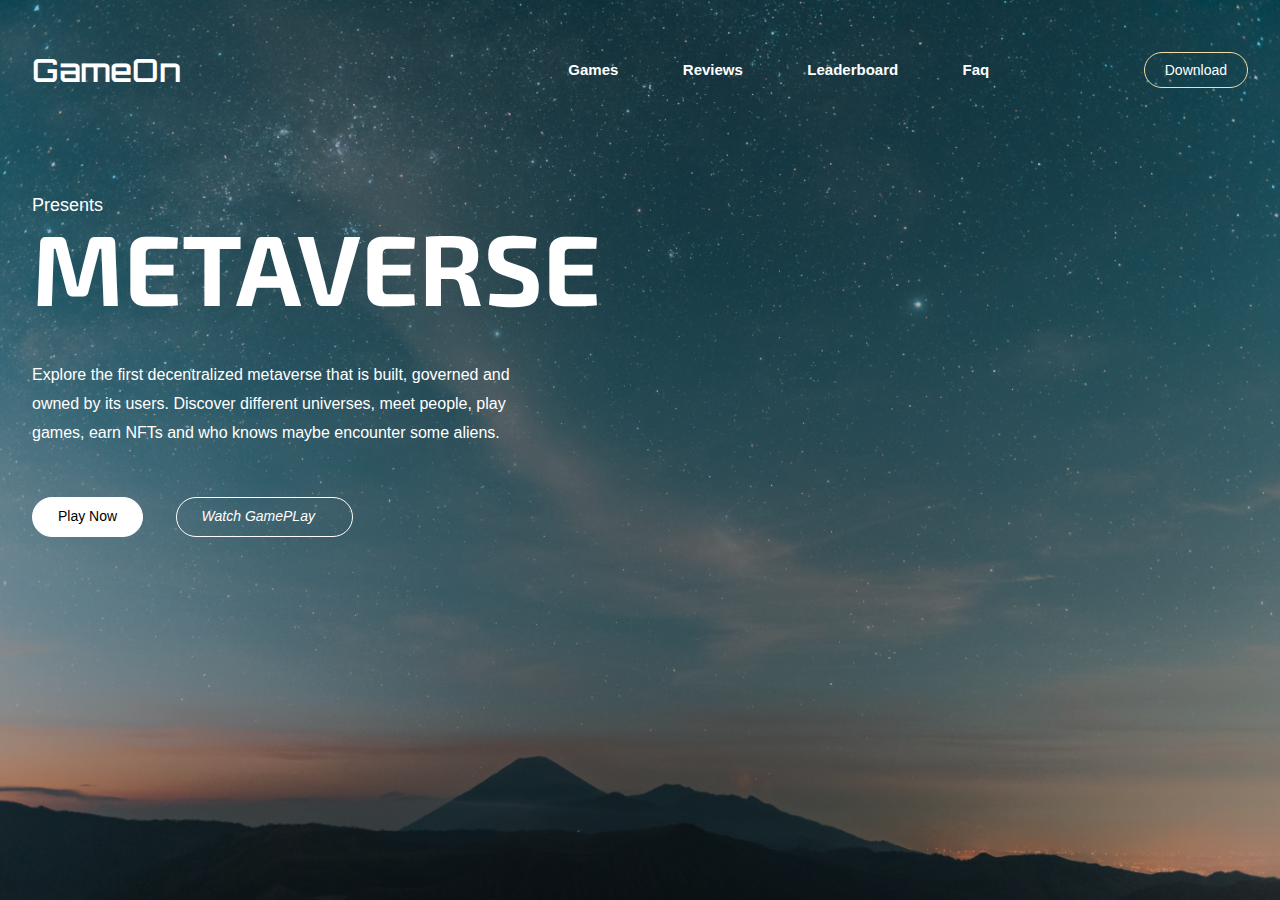
==== index.html @ f7027a45 "osdfjlskd" ====
<!DOCTYPE html>
<html lang="en">
  <head>
    <meta charset="UTF-8" />
    <meta http-equiv="X-UA-Compatible" content="IE=edge" />
    <meta name="viewport" content="width=device-width, initial-scale=1.0" />
    <link rel="preconnect" href="https://fonts.googleapis.com" />
    <link rel="preconnect" href="https://fonts.gstatic.com" crossorigin />
    <link
      href="https://fonts.googleapis.com/css2?family=Cinzel+Decorative&family=Exo+2:ital,wght@0,200;0,500;1,200;1,300;1,600&display=swap"
      rel="stylesheet"
    />
    <link rel="preconnect" href="https://fonts.googleapis.com">
<link rel="preconnect" href="https://fonts.gstatic.com" crossorigin>
<link href="https://fonts.googleapis.com/css2?family=Orbitron:wght@600&display=swap" rel="stylesheet">
    <link rel="stylesheet" href="https://cdnjs.cloudflare.com/ajax/libs/font-awesome/6.2.0/css/all.min.css" integrity="sha512-xh6O/CkQoPOWDdYTDqeRdPCVd1SpvCA9XXcUnZS2FmJNp1coAFzvtCN9BmamE+4aHK8yyUHUSCcJHgXloTyT2A==" crossorigin="anonymous" referrerpolicy="no-referrer" />
    <title>MetaVerse</title>
    <link rel="stylesheet" href="CSS/style.css" />
  </head>
  <body>
    <audio autoplay="" loop="" src="Audios/deep-in-the-ocean-116172.mp3"></audio>
   <section class="hero" id="hero">
     <video autoplay loop muted plays-inline class="backvideo">
        <source src="Videos/Home_bg.mp4" type=" video/mp4">
    </video> 
    <div class="main_width">
        <header>
            <div class="logo">
                <h2><a href="index.html">GameOn</a></h2>
            </div>
            <nav>
                <ul>
                    <li class="active"><a href="index.html">Games</a></li>
                    <li><a href="reviews.html">Reviews</a></li>
                    <li><a href="leaderboard.html">Leaderboard</a></li>
                    <li><a href="faq.html">Faq</a></li>
                    <li class="btn"><a href="#">Download</a></li>
                </ul>
            </nav>
        </header>

        <div class="content">
            <div class="main-text">
                <h6>#1 Trending</h6>
                <h3>Presents</h3>
                <h1>METAVERSE</h1>
                <p>Explore the first decentralized metaverse that is built, governed and owned by its users.
                    Discover different universes, meet people, play games, earn NFTs and who knows maybe encounter some aliens.
                </p>
                <a href="#">Play Now</a>
                <a href="#" class="cta"><i class="fa-solid fa-play">  Watch GamePLay</i></a>
            </div>
            <div class="social">
                <i class="fa-brands fa-windows"></i>
                <i class="fa-brands fa-apple"></i>
                <i class="fa-brands fa-android"></i>
                <i class="fa-brands fa-playstation"></i>
                <i class="fa-brands fa-xbox"></i>
            </div>
        </div>
    </div>
   </section>
  </body>
</html>
---- CSS/style.css ----
*{
    margin: 0;
    padding: 0;
    box-sizing: border-box;
    font-family: 'Cinzel Decorative', cursive;
    font-family: 'Exo 2', sans-serif;
}
body{
    overflow-y: hidden; 
}

.main_width{
    width: 1400px;
    max-width: 95%;
    margin: 0 auto;
}
.hero{
    height: 100%;
    width: 100%;
    min-height: 100vh;
    background: rgba(0, 0, 0, 0.3);
    /*
     Live Gradient background
    background: linear-gradient(-45deg, #ee7752, #e73c7e, #23a6d5, #23d5ab);
    background-size: 400% 400%;
    animation: gradient 15s ease infinite;

    position: relative;*/
}
/*@keyframes gradient {
    0% {
        background-position: 0% 50%;
    }
    50% {
        background-position: 100% 50%;
    }
    100% {
        background-position: 0% 50%;
    }
}*/
.hero header .logo h2 a{
display: block;
font-size: 32px;
font-weight: 600;
text-decoration: none;
color: white;
font-family: 'Orbitron', sans-serif;
}
.hero header{
    display: flex;
    align-items: center;
    justify-content: space-between;
    padding: 50px 0 5px;
}
nav ul li{
    list-style: none;
    display: inline-block;
}
nav ul li a{
    text-decoration: none;
    color: white;
    margin-left: 60px;
    font-size: 15px;
    font-weight: 600;
    border-bottom: 2px solid transparent;
    transition: .6s;
}
nav ul li:not(:last-child) a:hover,
nav ul li:not(:last-child) a:focus{
    border-bottom: 2px solid white;
}
nav ul li .active a{
    border-bottom: 2px solid white;
}
nav ul li.btn a{
    background: transparent ;
    color: white;
    border: 1px solid #f5dca8;
    padding: 9px 20px;
    border-radius:30px ;
    line-height: 1.4px;
    font-size: 14px;
    font-weight: 500;
    margin-left: 150px;
}
nav ul li.btn:hover a{
    border: 1px solid white;
    color: black;
    background: white;
    transition: .4s;
}
.content{
    padding-top: 100px;
}
.content .main-text{
    position: relative;
    z-index: 2;
    margin-bottom: 50px;
}
.content .main-text h6{
font-size: 14px;
font-weight: 400;
color: white;
margin-bottom: 40px;
display: none;
}

.content .main-text h1{
    font-size: 100px;
    line-height: 1;
    color: white;
    margin: 0px 0px 45px;
    font-family: 'Exo 2', sans-serif;
}
.content .main-text h3{
font-size: 18px;
font-weight: 400;
color: white;
}
.content .main-text p{
    max-width: 100%;
    width: 480px;
    color: white;
    line-height: 1.8;
    font-size: 15;
    margin-bottom: 50px;
}
.content .main-text a{
    display: inline-block;
    text-decoration: none;
    color: black;
    background: white;
    border: 1px solid white;
    padding: 9px 25px;
    line-height: 1.4;
    border-radius: 30px;
    font-size: 14px;
    font-weight: 500;
}
.content .main-text a:hover{
transform:scale(1.2);
border: 1px solid #f5dca8;
background:transparent;
color: white;
transition: .4s;
}
.content .main-text a.cta{
border: 1px solid solid #f5dca8;
background:transparent;
color: white;
margin-left: 28px;
font-size: 14px;
}
.content .main-text a.cta i{
    margin-right: 12px;
}
.content .main-text a.cta:hover{
  color: black;
  background: white;
  border: 1px solid white;
  transition: .4s;
}
.content .social{
position: relative;
z-index: 2;
margin-top: 0px 0px 0px 0px;
padding-bottom: 40px;
}
.content .social i{
    display: inline-block;
    color: #f5dcac;
    margin-right: 20px;
    font-size: 24px;
}
.content .social a:hover{
    transform: scale(1.2);
    transition:.4s;
    color: white;
}

/*Stars Live Video*/

.backvideo{
    z-index: -1;
    position: absolute;
    right: 0;
    bottom: 0;
 
}

@media(min-aspect-ratio:16/9){
    .backvideo{
        width: 100%;
        height: auto;
    }
}
@media(max-aspect-ratio:16/9){
    .backvideo{
        width: auto;
        height: 100%;
    }
} 


/* Universe Static Photo*/
/* .hero {
    position: relative;
    width: 100%;
    background: #333;
    overflow: hidden;
    background-size: cover;
    background-position: center center;
    z-index: 1;
  }
  
  #hero {
    background-image: url('https://www.marcoguglie.it/Codepen/AnimatedHeaderBg/demo-1/img/demo-1-bg.jpg');
  }
  @media only screen and (max-width : 768px) {
    .demo-1 .main-title {
      font-size: 3em;
    }
  } */


  /* Leaderboard css */
  @import url('https://fonts.googleapis.com/css?family=Montserrat:400,600,700&display=swap');

*{
	margin: 0;
	padding: 0;
	list-style: none;
	box-sizing: border-box;
	font-family: 'Montserrat', sans-serif;
}
html { 
	background: url(../Images/leaderboard_bg.jpg) no-repeat center center fixed; 
	-webkit-background-size: cover;
	-moz-background-size: cover;
	-o-background-size: cover;
	 background-size: cover;
  }

/* body{
	background-image: none;
} */
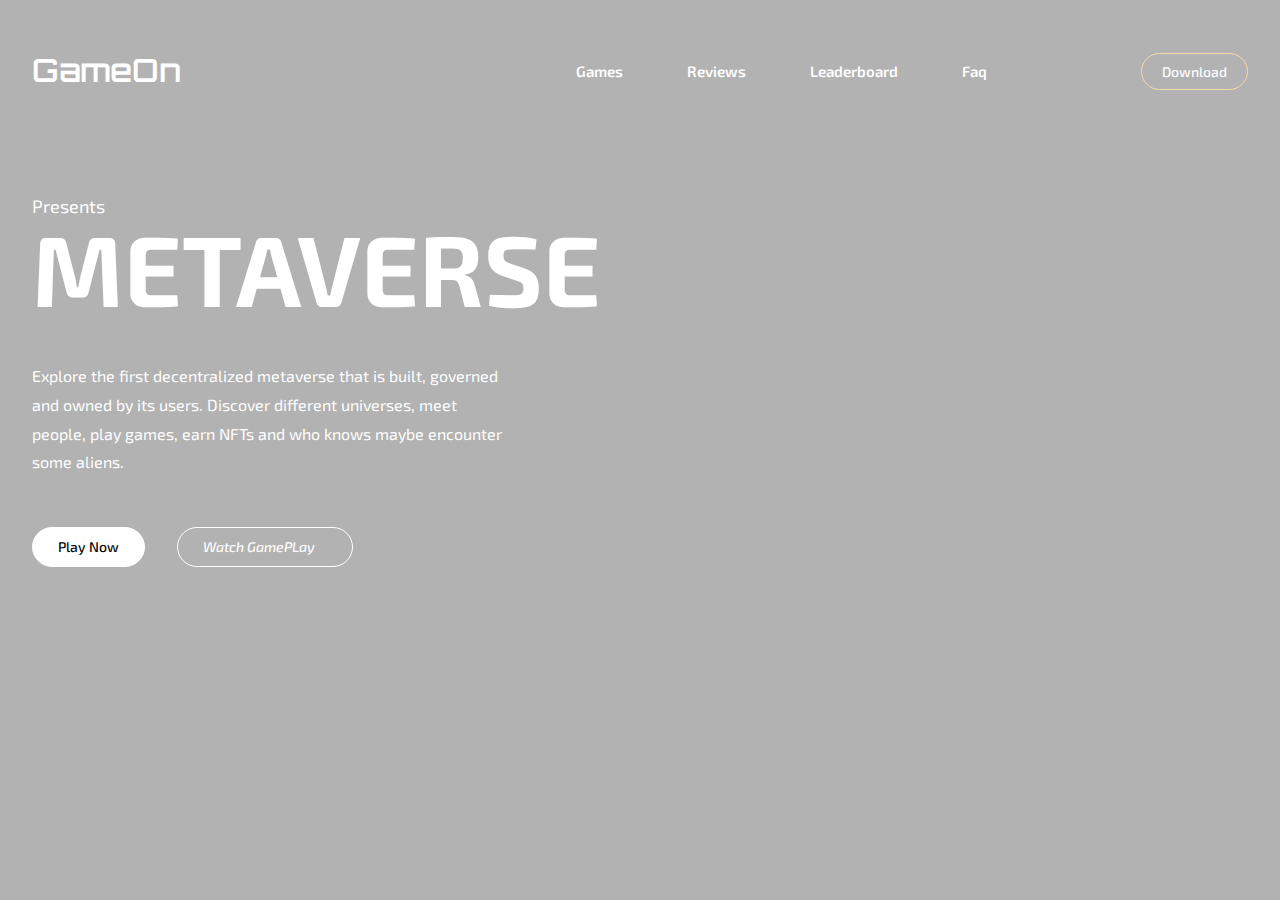
==== commit 1f60119b: "Increased Responsiveness" ====
--- a/index.html
+++ b/index.html
@@ -18,7 +18,7 @@
     <link rel="stylesheet" href="CSS/style.css" />
   </head>
   <body>
-    <audio autoplay="" loop="" src="Audios/deep-in-the-ocean-116172.mp3"></audio>
+    <audio autoplay loop src="Audios/deep-in-the-ocean-116172.mp3"></audio>
    <section class="hero" id="hero">
      <video autoplay loop muted plays-inline class="backvideo">
         <source src="Videos/Home_bg.mp4" type=" video/mp4">
@@ -30,8 +30,8 @@
             </div>
             <nav>
                 <ul>
-                    <li class="active"><a href="index.html">Games</a></li>
-                    <li><a href="reviews.html">Reviews</a></li>
+                    <li class="activa"><a class="game" href="index.html">Games</a></li>
+                    <li><a class="review" href="reviews.html">Reviews</a></li>
                     <li><a href="leaderboard.html">Leaderboard</a></li>
                     <li><a href="faq.html">Faq</a></li>
                     <li class="btn"><a href="#">Download</a></li>
--- a/CSS/style.css
+++ b/CSS/style.css
@@ -168,7 +168,7 @@
 }
 .content .social i{
     display: inline-block;
-    color: #f5dcac;
+    color: white;
     margin-right: 20px;
     font-size: 24px;
 }
@@ -202,45 +202,126 @@
 } 
 
 
-/* Universe Static Photo*/
-/* .hero {
-    position: relative;
-    width: 100%;
-    background: #333;
-    overflow: hidden;
-    background-size: cover;
-    background-position: center center;
-    z-index: 1;
-  }
-  
-  #hero {
-    background-image: url('https://www.marcoguglie.it/Codepen/AnimatedHeaderBg/demo-1/img/demo-1-bg.jpg');
-  }
-  @media only screen and (max-width : 768px) {
-    .demo-1 .main-title {
-      font-size: 3em;
-    }
-  } */
-
-
-  /* Leaderboard css */
-  @import url('https://fonts.googleapis.com/css?family=Montserrat:400,600,700&display=swap');
-
-*{
-	margin: 0;
-	padding: 0;
-	list-style: none;
-	box-sizing: border-box;
-	font-family: 'Montserrat', sans-serif;
-}
-html { 
-	background: url(../Images/leaderboard_bg.jpg) no-repeat center center fixed; 
-	-webkit-background-size: cover;
-	-moz-background-size: cover;
-	-o-background-size: cover;
-	 background-size: cover;
-  }
-
-/* body{
-	background-image: none;
-} */+
+@media only screen and (max-width: 768px) {
+    .main_width{
+        width: 800px;
+        max-width:90%;
+        margin: 0 auto;
+    }
+    .hero header .logo h2 a{
+        display: block;
+        font-size: 20px;
+        font-weight: 600;
+        text-decoration: none;
+        color: white;
+        font-family: 'Orbitron', sans-serif;
+        }
+        .hero header{
+            display: flex;
+            align-items: center;
+            justify-content: space-between;
+            padding: 50px 0 2px;
+        }
+        .content {
+            padding-top: 96px;
+        }
+        nav ul li{
+            list-style: none;
+            display: inline-block;
+        }
+        nav ul li a{
+            text-decoration: none;
+            color: white;
+            margin-left: 30px;
+            font-size: 12px;
+            font-weight: 600;
+            border-bottom: 2px solid transparent;
+            transition: .6s;
+        }
+        nav ul li:not(:last-child) a:hover,
+        nav ul li:not(:last-child) a:focus{
+            border-bottom: 2px solid white;
+        }
+        nav ul li .activa a{
+            border-bottom: 2px solid white;
+            display: none;
+        }
+       
+        nav ul li.btn a{
+            background: transparent ;
+            color: white;
+            border: 1px solid #f5dca8;
+            padding: 9px 20px;
+            border-radius:30px ;
+            line-height: 1.4px;
+            font-size: 14px;
+            font-weight: 500;
+            margin-left: 150px;
+            display: none;
+        }
+        nav ul li.btn:hover a{
+            border: 1px solid white;
+            color: black;
+            background: white;
+            transition: .4s;
+            display: none;
+        }
+
+        .backvideo{
+            z-index: -1;
+            position: absolute;
+            right: 0;
+            bottom: 0;
+            object-fit: fill;
+            min-height: 100%;
+            min-width: 100%;
+         
+        }
+        .content .main-text a.cta{
+            border: 1px solid solid #f5dca8;
+            background:transparent;
+            color: white;
+            margin-left: 28px;
+            font-size: 10px;
+            }
+            .content .main-text a.cta i{
+                margin-right: 12px;
+            }
+            .content .main-text a.cta:hover{
+              color: black;
+              background: white;
+              border: 1px solid white;
+              transition: .4s;
+            }
+            .content .main-text h1{
+                font-size: 40px;
+                line-height: 1;
+                color: white;
+                margin: 0px 0px 25px;
+                font-family: 'Exo 2', sans-serif;
+            }
+            .content .main-text h3{
+                font-size: 15px;
+                margin-top: 0px;
+            }
+            .content .main-text p{
+                max-width: 85%;
+                width: 400px;
+                color: white;
+                line-height: 1.8;
+                font-size: 12px;
+                margin-bottom: 50px;
+            }
+            .content .main-text {
+                position: relative;
+                z-index: 2;
+                margin-bottom: 41px;
+            }
+            .content .social i{
+                font-size: 20px;
+            }
+            nav ul li .game{
+                display: none;
+            }
+}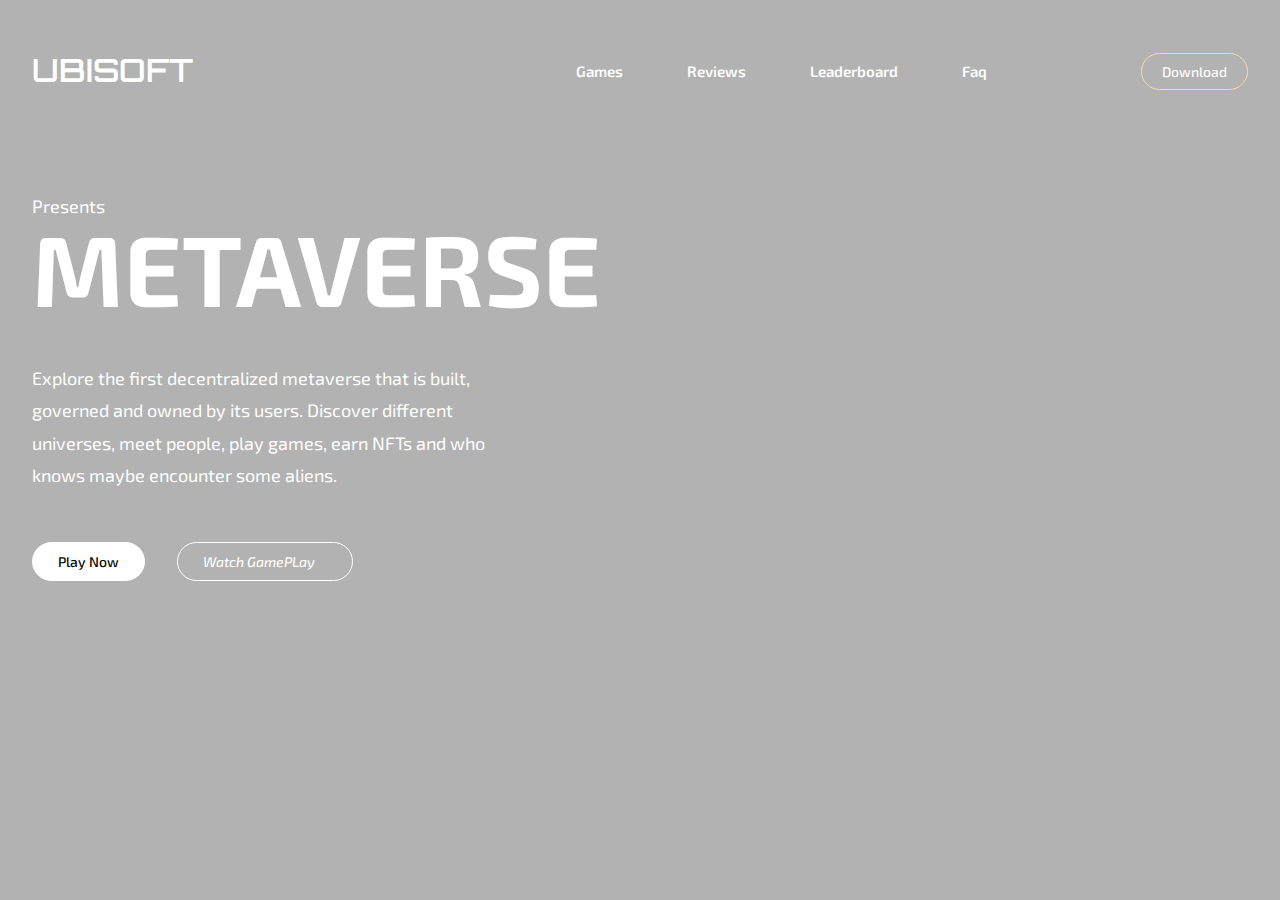
==== commit 03543136: "Logo" ====
--- a/index.html
+++ b/index.html
@@ -26,7 +26,7 @@
     <div class="main_width">
         <header>
             <div class="logo">
-                <h2><a href="index.html">GameOn</a></h2>
+                <h2><a href="index.html">UBISOFT</a></h2>
             </div>
             <nav>
                 <ul>
--- a/CSS/style.css
+++ b/CSS/style.css
@@ -19,25 +19,7 @@
     width: 100%;
     min-height: 100vh;
     background: rgba(0, 0, 0, 0.3);
-    /*
-     Live Gradient background
-    background: linear-gradient(-45deg, #ee7752, #e73c7e, #23a6d5, #23d5ab);
-    background-size: 400% 400%;
-    animation: gradient 15s ease infinite;
-
-    position: relative;*/
-}
-/*@keyframes gradient {
-    0% {
-        background-position: 0% 50%;
-    }
-    50% {
-        background-position: 100% 50%;
-    }
-    100% {
-        background-position: 0% 50%;
-    }
-}*/
+}
 .hero header .logo h2 a{
 display: block;
 font-size: 32px;
@@ -119,10 +101,10 @@
 }
 .content .main-text p{
     max-width: 100%;
-    width: 480px;
+    width: 500px;
     color: white;
     line-height: 1.8;
-    font-size: 15;
+    font-size: 18px;
     margin-bottom: 50px;
 }
 .content .main-text a{
@@ -210,100 +192,49 @@
         margin: 0 auto;
     }
     .hero header .logo h2 a{
-        display: block;
         font-size: 20px;
-        font-weight: 600;
-        text-decoration: none;
-        color: white;
-        font-family: 'Orbitron', sans-serif;
         }
         .hero header{
-            display: flex;
-            align-items: center;
-            justify-content: space-between;
             padding: 50px 0 2px;
         }
         .content {
-            padding-top: 96px;
+            padding-top: 81px;
         }
         nav ul li{
             list-style: none;
             display: inline-block;
         }
         nav ul li a{
-            text-decoration: none;
-            color: white;
             margin-left: 30px;
             font-size: 12px;
-            font-weight: 600;
-            border-bottom: 2px solid transparent;
-            transition: .6s;
-        }
-        nav ul li:not(:last-child) a:hover,
-        nav ul li:not(:last-child) a:focus{
-            border-bottom: 2px solid white;
-        }
+        }
+        
         nav ul li .activa a{
-            border-bottom: 2px solid white;
             display: none;
         }
        
         nav ul li.btn a{
-            background: transparent ;
-            color: white;
-            border: 1px solid #f5dca8;
-            padding: 9px 20px;
-            border-radius:30px ;
-            line-height: 1.4px;
-            font-size: 14px;
-            font-weight: 500;
-            margin-left: 150px;
             display: none;
         }
-        nav ul li.btn:hover a{
-            border: 1px solid white;
-            color: black;
-            background: white;
-            transition: .4s;
-            display: none;
-        }
 
         .backvideo{
-            z-index: -1;
-            position: absolute;
-            right: 0;
-            bottom: 0;
             object-fit: fill;
-            min-height: 100%;
-            min-width: 100%;
          
         }
         .content .main-text a.cta{
-            border: 1px solid solid #f5dca8;
-            background:transparent;
-            color: white;
             margin-left: 28px;
             font-size: 10px;
             }
             .content .main-text a.cta i{
                 margin-right: 12px;
             }
-            .content .main-text a.cta:hover{
-              color: black;
-              background: white;
-              border: 1px solid white;
-              transition: .4s;
-            }
+            
             .content .main-text h1{
                 font-size: 40px;
-                line-height: 1;
-                color: white;
-                margin: 0px 0px 25px;
-                font-family: 'Exo 2', sans-serif;
             }
             .content .main-text h3{
                 font-size: 15px;
-                margin-top: 0px;
+                margin-top: 15px;
             }
             .content .main-text p{
                 max-width: 85%;
@@ -311,11 +242,10 @@
                 color: white;
                 line-height: 1.8;
                 font-size: 12px;
-                margin-bottom: 50px;
+                margin-bottom: 75px;
             }
             .content .main-text {
-                position: relative;
-                z-index: 2;
+                
                 margin-bottom: 41px;
             }
             .content .social i{
@@ -324,4 +254,5 @@
             nav ul li .game{
                 display: none;
             }
-}+        
+        }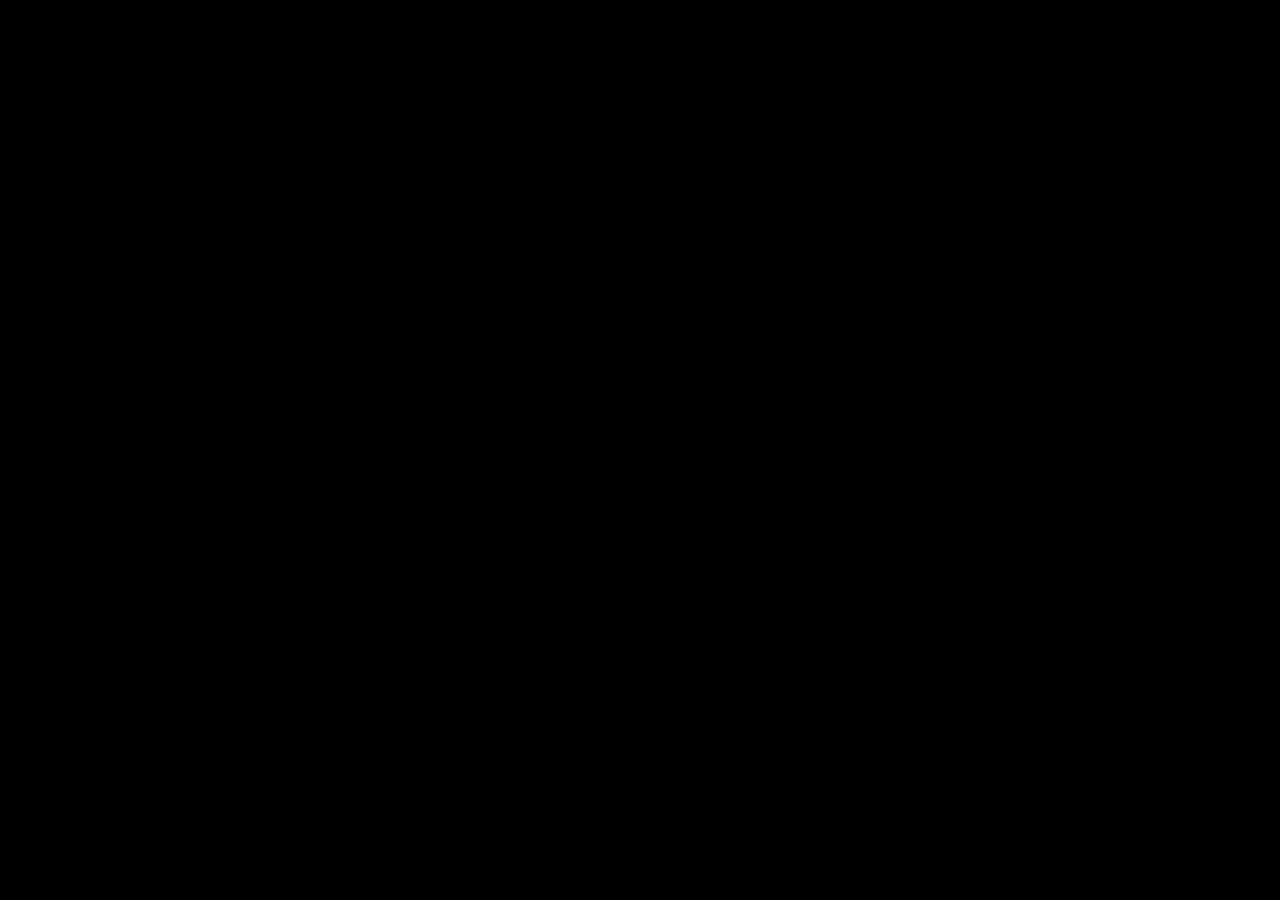
==== commit b1f85542: "Loading Animation" ====
--- a/index.html
+++ b/index.html
@@ -47,7 +47,7 @@
                 <p>Explore the first decentralized metaverse that is built, governed and owned by its users.
                     Discover different universes, meet people, play games, earn NFTs and who knows maybe encounter some aliens.
                 </p>
-                <a href="#">Play Now</a>
+                <a href="https://azulul.itch.io/unimeta-universe-simulation" target="_blank">Play Now</a>
                 <a href="#" class="cta"><i class="fa-solid fa-play">  Watch GamePLay</i></a>
             </div>
             <div class="social">
@@ -60,5 +60,9 @@
         </div>
     </div>
    </section>
+   <div class="loader-container">
+    <img src="images/loader.gif" alt="">
+  </div>
   </body>
+  <script src="script.js"></script>
 </html>
--- a/CSS/style.css
+++ b/CSS/style.css
@@ -200,10 +200,6 @@
         .content {
             padding-top: 81px;
         }
-        nav ul li{
-            list-style: none;
-            display: inline-block;
-        }
         nav ul li a{
             margin-left: 30px;
             font-size: 12px;
@@ -230,18 +226,18 @@
             }
             
             .content .main-text h1{
-                font-size: 40px;
+                font-size: 15vw;
             }
             .content .main-text h3{
-                font-size: 15px;
-                margin-top: 15px;
+                font-size: 4vw;
+                margin-top: 15vw;
             }
             .content .main-text p{
                 max-width: 85%;
                 width: 400px;
                 color: white;
                 line-height: 1.8;
-                font-size: 12px;
+                font-size: 1rem;
                 margin-bottom: 75px;
             }
             .content .main-text {
@@ -255,4 +251,18 @@
                 display: none;
             }
         
-        }+        }
+        .loader-container{
+            position: fixed;
+            top:0; left:0;
+            z-index: 10000;
+            background:#000000;
+            display: flex;
+            align-items: center;
+            justify-content: center;
+            height:100%;
+            width:100%;
+          }
+          .loader-container.fade-out{
+            top:-120%;
+          }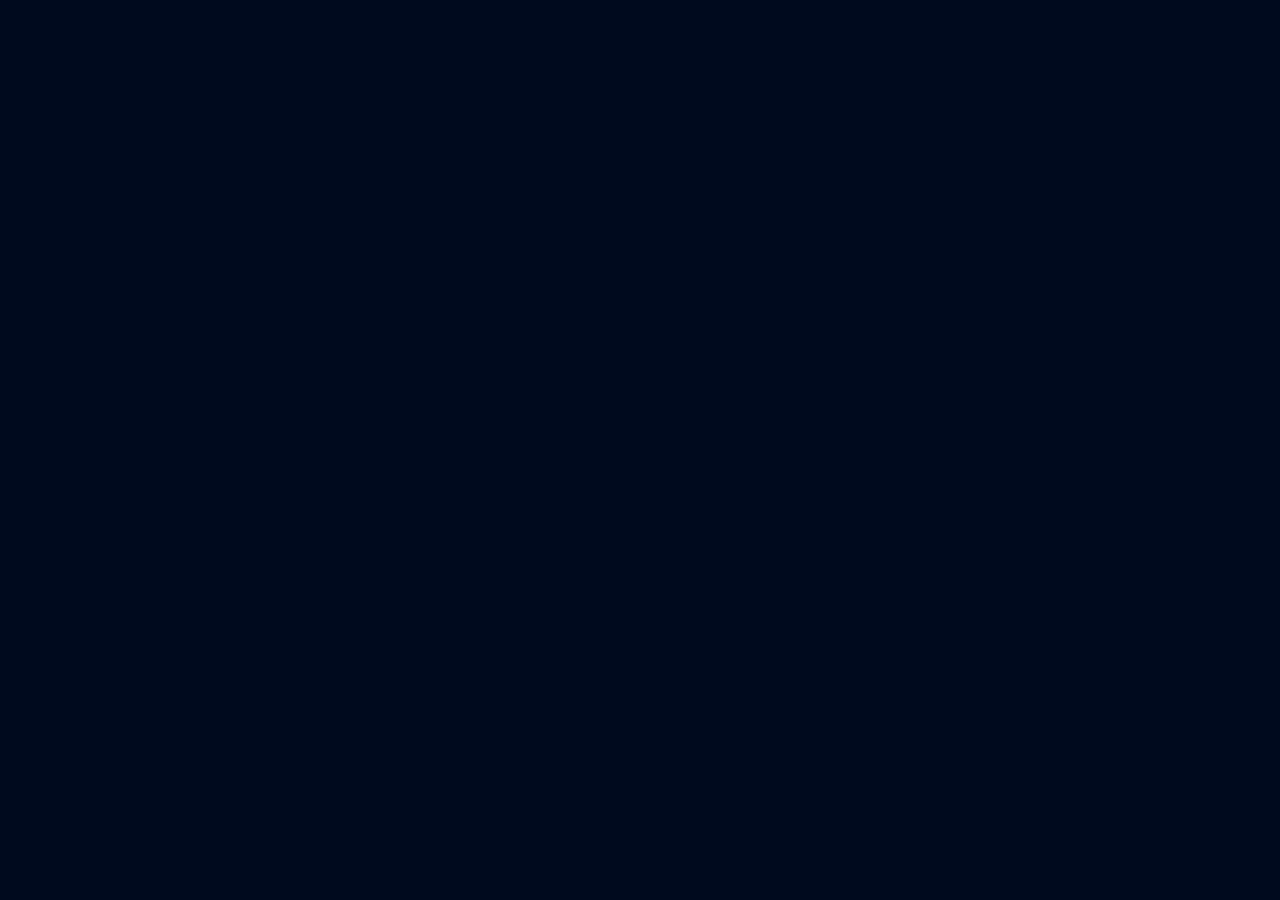
==== commit 63b0bcfb: "Loading Animation" ====
--- a/index.html
+++ b/index.html
@@ -61,7 +61,7 @@
     </div>
    </section>
    <div class="loader-container">
-    <img src="images/loader.gif" alt="">
+    <img src="images/loader-2.gif" alt="">
   </div>
   </body>
   <script src="script.js"></script>
--- a/CSS/style.css
+++ b/CSS/style.css
@@ -256,7 +256,7 @@
             position: fixed;
             top:0; left:0;
             z-index: 10000;
-            background:#000000;
+            background:#00081f;
             display: flex;
             align-items: center;
             justify-content: center;
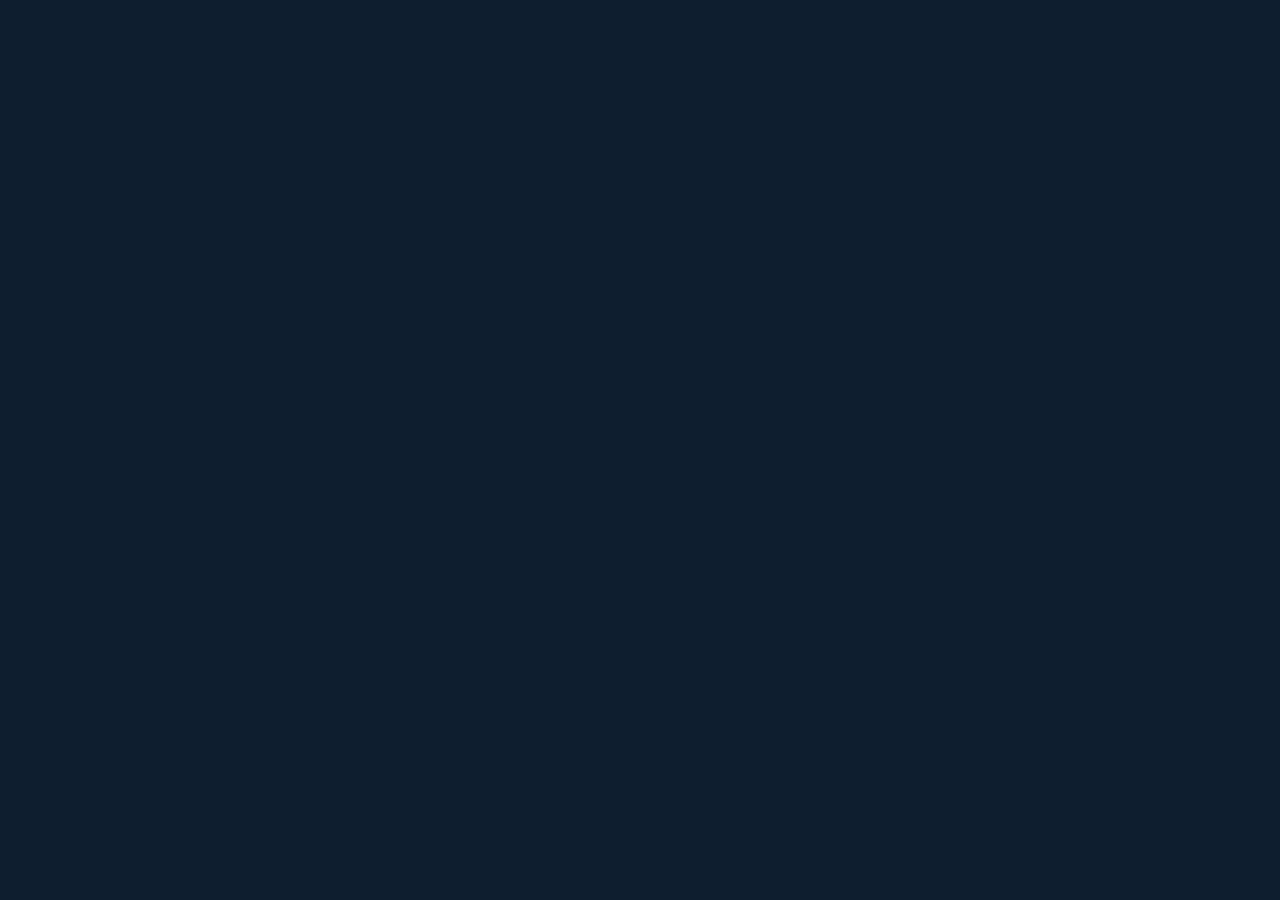
==== commit 274a4548: "Loading Animation" ====
--- a/index.html
+++ b/index.html
@@ -61,7 +61,7 @@
     </div>
    </section>
    <div class="loader-container">
-    <img src="images/loader-2.gif" alt="">
+    <img src="images/loader.gif" alt="">
   </div>
   </body>
   <script src="script.js"></script>
--- a/CSS/style.css
+++ b/CSS/style.css
@@ -256,7 +256,7 @@
             position: fixed;
             top:0; left:0;
             z-index: 10000;
-            background:#00081f;
+            background:#0e1e2f;
             display: flex;
             align-items: center;
             justify-content: center;
